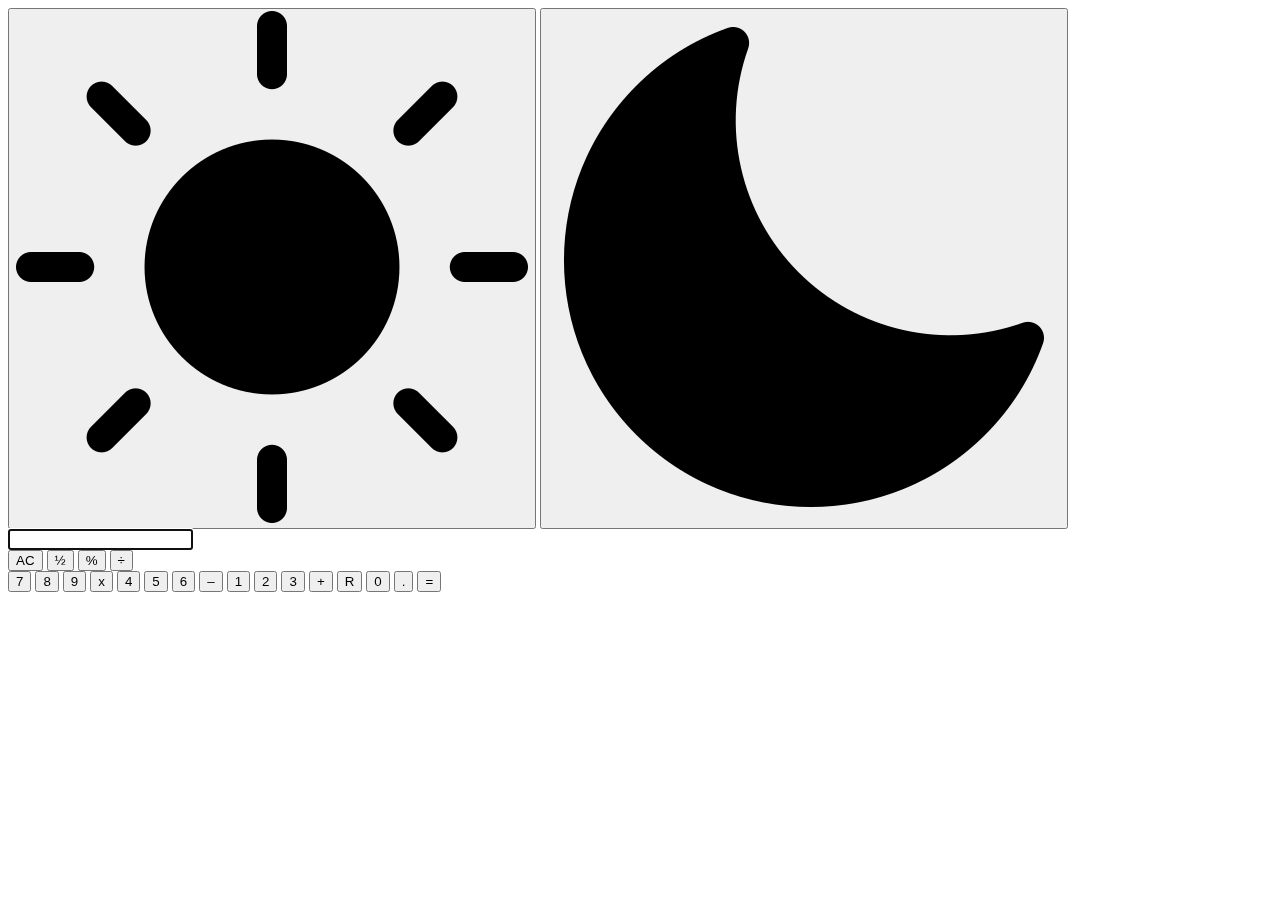
==== index.html @ a1215a27 "update" ====
<!DOCTYPE html>
<html>
<head>
  <title>Calculadora</title>
  <meta name="viewport" content="width=device-width, initial-scale=1.0">
  <link rel="stylesheet" type="text/css" href="calculator-style.css">
</head>
<body>
  <div class="toggle-container">
    <div class="toggle-buttons">
      <button id="light-mode-button" onclick="setLightMode()"><img src="src/icon-lightmode.png" id="icon-lightmode"></button>
      <button id="dark-mode-button" onclick="setDarkMode()"><img src="src/icon-darkmode.png" id="icon-darkmode"></button>
    </div>
    <div class="toggle-square"></div>
  </div>  
  <div class="result">
    <input type="text" id="display" oninput="handleInput()" autofocus>
  </div>
  <div class="calculator">
    <div class="buttons-top">
      <button onclick="clearDisplay()" id="buttongreen">AC</button>
      <button onclick="appendCharacter('½')" id="buttongreen">½</button>
      <button onclick="appendCharacter('%')" id="buttongreen">%</button>
      <button onclick="appendCharacter('÷')" id="buttonred">÷</button>
    </div>
    <div class="buttons">
      <button onclick="appendCharacter('7')">7</button>
      <button onclick="appendCharacter('8')">8</button>
      <button onclick="appendCharacter('9')">9</button>
      <button onclick="appendCharacter('*')" id="buttonred">x</button>
      <button onclick="appendCharacter('4')">4</button>
      <button onclick="appendCharacter('5')">5</button>
      <button onclick="appendCharacter('6')">6</button>
      <button onclick="appendCharacter('-')" id="buttonred">–</button>
      <button onclick="appendCharacter('1')">1</button>
      <button onclick="appendCharacter('2')">2</button>
      <button onclick="appendCharacter('3')">3</button>
      <button onclick="appendCharacter('+')" id="buttonred">+</button>
      <button onclick="appendCharacter('0')">R</button>
      <button onclick="appendCharacter('0')">0</button>
      <button onclick="appendCharacter('.')">.</button>
      <button onclick="calculate()" id="buttonred">=</button>
    </div>
  </div>

  <script src="calculator-script.js"></script>
</body>
</html>
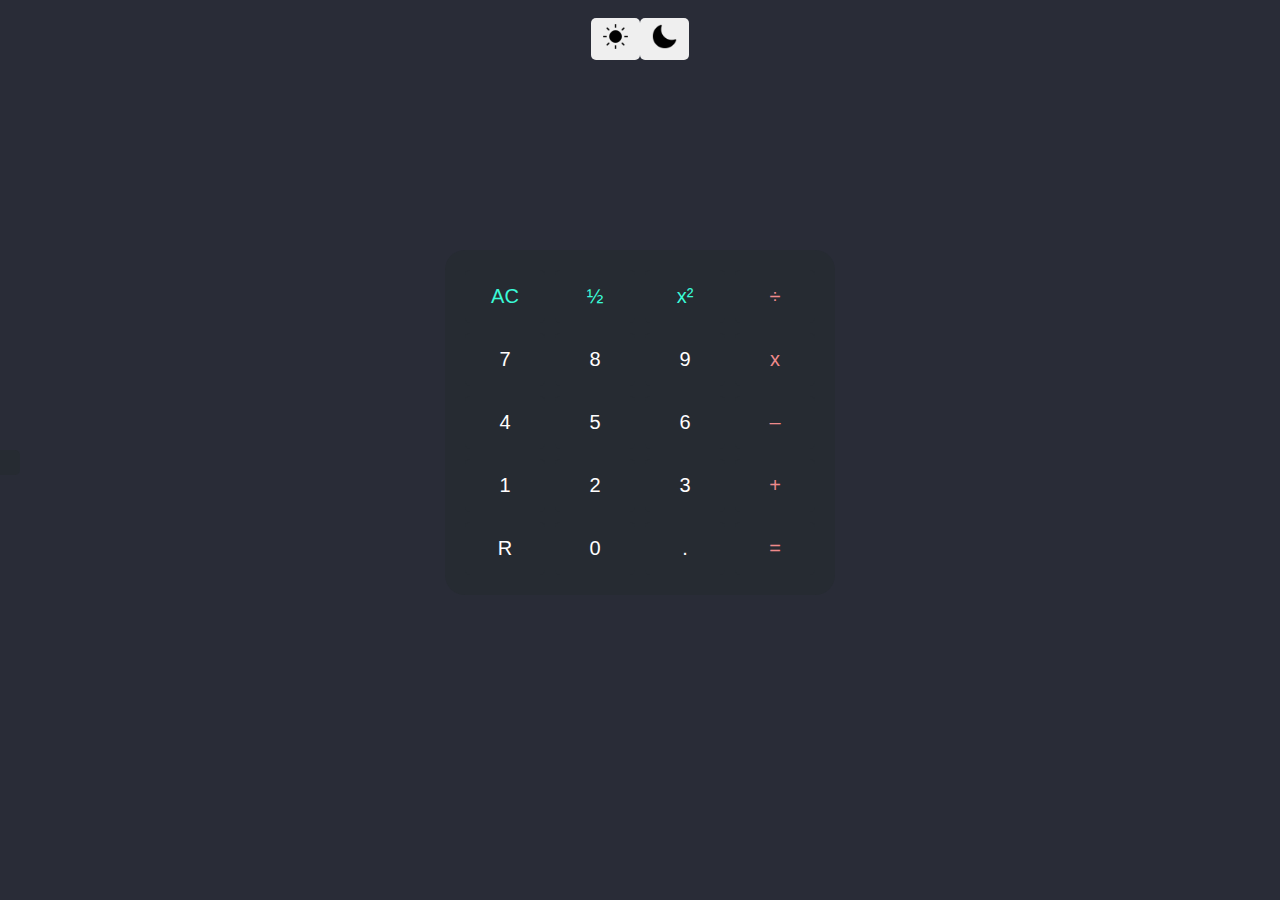
==== commit 5de48d57: "update files" ====
--- a/index.html
+++ b/index.html
@@ -20,7 +20,7 @@
     <div class="buttons-top">
       <button onclick="clearDisplay()" id="buttongreen">AC</button>
       <button onclick="appendCharacter('½')" id="buttongreen">½</button>
-      <button onclick="appendCharacter('%')" id="buttongreen">%</button>
+      <button onclick="appendCharacter('^')" id="buttongreen">x²</button>
       <button onclick="appendCharacter('÷')" id="buttonred">÷</button>
     </div>
     <div class="buttons">
--- a/calculator-style.css
+++ b/calculator-style.css
@@ -0,0 +1,182 @@
+@import url('https://fonts.googleapis.com/css2?family=Lato&family=Montserrat&display=swap');
+
+/* Estilos gerais */
+body {
+  font-family: 'Lato', Arial, sans-serif;
+  background-color: #fffefe;
+  transition: background-color 0.5s ease;
+}
+
+/* Estilos do resultado */
+.result {
+  max-width: 350px;
+  margin: 0 auto;
+  align-items: center;
+  justify-content: flex-end;
+  height: 200px;
+  display: flex;
+}
+
+#display {
+  width: 100%;
+  margin-bottom: 10px;
+  font-size: 28px;
+  text-align: right;
+  border: none;
+  background-color: transparent;
+  align-self: flex-end;
+  transition: color 0.5s ease;
+}
+
+#display:focus {
+  outline: none;
+}
+
+/* Estilos da calculadora */
+.calculator {
+  max-width: 350px;
+  margin: 0 auto;
+  background-color: #f8f8f9;
+  border-radius: 20px;
+  padding: 20px;
+  text-align: center;
+  align-items: center;
+  justify-content: center;
+  transition: background-color 0.5s ease;
+}
+
+.buttons {
+  display: grid;
+  grid-template-columns: repeat(4, 1fr);
+  grid-gap: 10px;
+}
+
+.buttons-top {
+  display: grid;
+  grid-template-columns: repeat(4, 1fr);
+  grid-gap: 10px;
+  margin-bottom: 10px;
+}
+
+.buttons-bottom {
+  display: flex;
+}
+
+.buttons-side {
+  display: flex;
+  flex-direction: column;
+  align-items: center;
+  justify-content: space-between;
+}
+
+.buttons-side button {
+  width: 100px;
+  margin-bottom: 10px;
+}
+
+/* Estilos dos botões */
+button {
+  padding: 15px;
+  font-size: 20px;
+  border: none;
+  border-radius: 5px;
+  cursor: pointer;
+  transition: background-color 0.2s ease;
+}
+
+button:hover {
+  background-color: #e5e5e5;
+}
+
+#buttonred {
+  color: #ef8a8b;
+}
+
+#buttongreen {
+  color: #3afad7;
+}
+
+/* Estilos dos botões de alternância */
+.toggle-buttons {
+  position: fixed;
+  top: 10px;
+  right: 50%;
+  transform: translateX(50%);
+  display: flex;
+  justify-content: center;
+  align-items: center;
+  position: relative;
+}
+
+.toggle-buttons button {
+  padding: 6px 12px;
+  border: none;
+  border-radius: 5px;
+  cursor: pointer;
+  transition: background-color 0.2s ease;
+  margin: 0 0px;
+}
+
+#icon-lightmode,
+#icon-darkmode {
+  width: 25px;
+  height: 25px;
+}
+
+/* Estilos para o modo escuro */
+body.dark-mode {
+  background-color: #292c37;
+}
+
+.dark-mode-text {
+  color: #fffefe;
+}
+
+.dark-mode-bg {
+  background-color: #262b32;
+}
+
+.dark-mode-button {
+  background-color: #262b32;
+  color: #fffefe;
+}
+
+.calculator.dark-mode {
+  transition: background-color 0.5s ease;
+}
+
+.calculator.dark-mode button {
+  transition: background-color 0.5s ease;
+}
+
+/* Estilos do quadrado de alternância */
+.toggle-square {
+  position: absolute;
+  width: 25px;
+  height: 25px;
+  background-color: #f6f7f6;
+  border-radius: 5px;
+  transition: transform 0.5s ease, background-color 0.5s ease;
+  top: 50%;
+  right: calc(100% + 5px);
+  transform: translate(-50%, -50%);
+  z-index: 1;
+}
+
+body.dark-mode .toggle-square {
+  transform: translateX(100%);
+  background-color: #262b32;
+}
+
+/* Estilos personalizados para a div */
+.custom-div {
+  width: 50px;
+  height: 10px;
+  background-color: #f6f7f6;
+  position: relative;
+  z-index: 2;
+}
+
+body.dark-mode .custom-div {
+  background-color: #262b32;
+}
